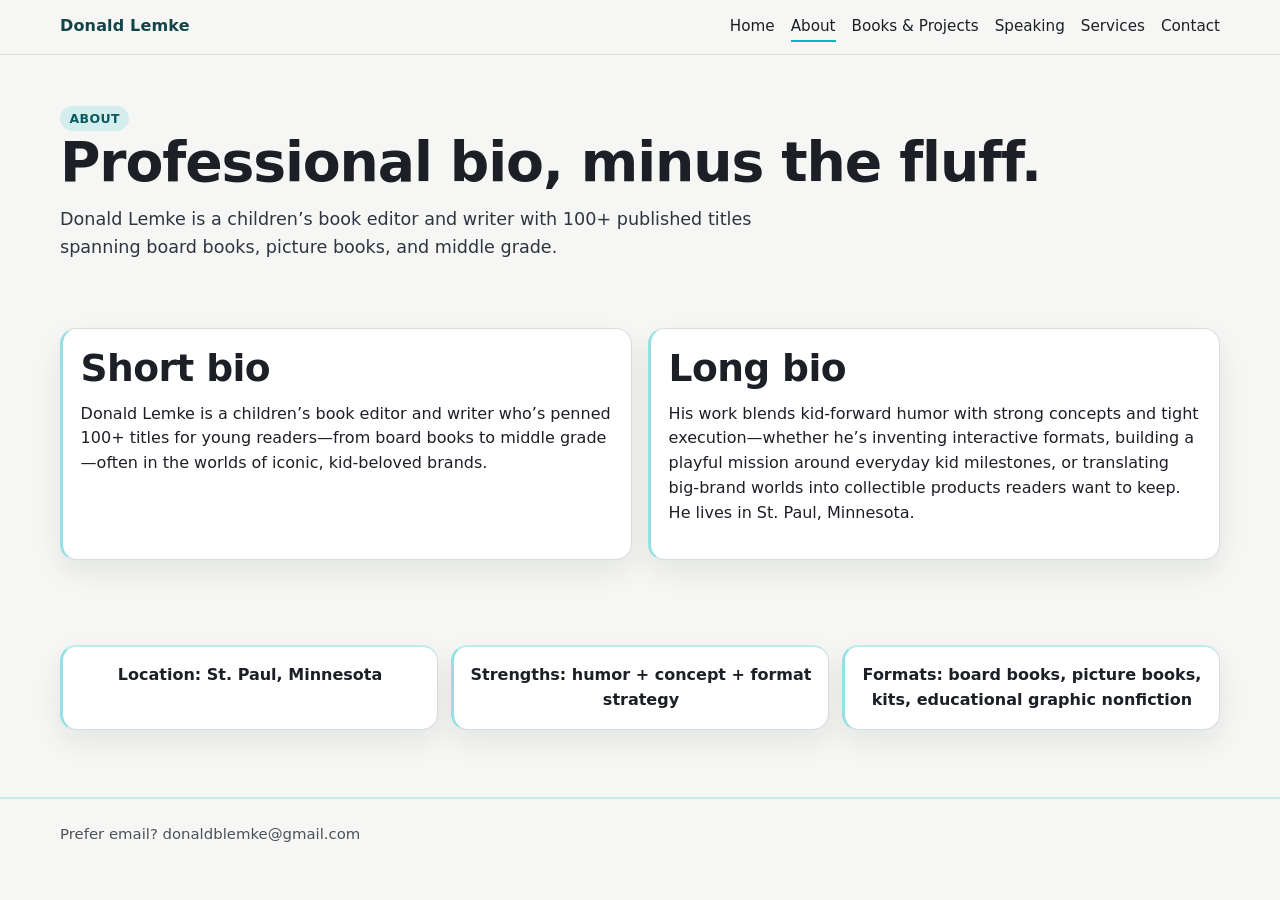
==== about/index.html @ 4d6ae2e9 "Build full multi-page site and route nav tabs to real pages" ====
<!doctype html>
<html lang="en">
<head>
  <meta charset="UTF-8" />
  <meta name="viewport" content="width=device-width, initial-scale=1.0" />
  <title>About — Donald Lemke</title>
  <meta name="description" content="About Donald Lemke: children’s editor/writer with 100+ books across formats." />
  <link rel="stylesheet" href="/styles.css" />
</head>
<body>
<header>
  <div class="container nav-wrap">
    <div class="brand">Donald Lemke</div>
    <nav>
      <a href="/">Home</a><a href="/about/" aria-current="page">About</a><a href="/books/">Books &amp; Projects</a><a href="/speaking/">Speaking</a><a href="/services/">Services</a><a href="/contact/">Contact</a>
    </nav>
  </div>
</header>
<main class="container">
  <section class="page-hero">
    <span class="accent-label">About</span>
    <h1>Professional bio, minus the fluff.</h1>
    <p class="lead">Donald Lemke is a children’s book editor and writer with 100+ published titles spanning board books, picture books, and middle grade.</p>
  </section>
  <section class="columns-2">
    <article class="about-box"><h2>Short bio</h2><p>Donald Lemke is a children’s book editor and writer who’s penned 100+ titles for young readers—from board books to middle grade—often in the worlds of iconic, kid-beloved brands.</p></article>
    <article class="about-box"><h2>Long bio</h2><p>His work blends kid-forward humor with strong concepts and tight execution—whether he’s inventing interactive formats, building a playful mission around everyday kid milestones, or translating big-brand worlds into collectible products readers want to keep. He lives in St. Paul, Minnesota.</p></article>
  </section>
  <section>
    <div class="highlight-strip">
      <div class="fact">Location: St. Paul, Minnesota</div>
      <div class="fact">Strengths: humor + concept + format strategy</div>
      <div class="fact">Formats: board books, picture books, kits, educational graphic nonfiction</div>
    </div>
  </section>
</main>
<footer><div class="container">Prefer email? <a class="link" href="mailto:donaldblemke@gmail.com">donaldblemke@gmail.com</a></div></footer>
</body>
</html>
---- styles.css ----
:root {
  --off-white: #f6f7f4;
  --charcoal: #1c1f26;
  --teal: #00b7be;
  --teal-deep: #00939a;
  --muted: #5f6470;
  --card: #ffffff;
  --border: #d8dce4;
  --shadow: 0 12px 28px rgba(18, 27, 32, 0.08);
  --radius: 16px;
  --max: 1160px;
}

* { box-sizing: border-box; }
html { scroll-behavior: smooth; }
body {
  margin: 0;
  font-family: Inter, ui-sans-serif, system-ui, -apple-system, Segoe UI, Roboto, Helvetica, Arial, sans-serif;
  color: var(--charcoal);
  background-color: var(--off-white);
  line-height: 1.55;
}

img { max-width: 100%; display: block; }
a { color: inherit; text-decoration: none; position: relative; }
.container { width: min(100% - 2rem, var(--max)); margin-inline: auto; }

header {
  position: sticky;
  top: 0;
  z-index: 20;
  background: rgba(246, 247, 244, 0.94);
  backdrop-filter: blur(9px);
  border-bottom: 1px solid rgba(28, 31, 38, 0.12);
}
.nav-wrap { display: flex; align-items: center; justify-content: space-between; gap: 1rem; padding: 0.9rem 0; }
.brand { font-weight: 850; letter-spacing: 0.01em; color: #12444a; }
nav { display: flex; flex-wrap: wrap; gap: 1rem; font-size: 0.95rem; }
nav a::after, a.link::after {
  content: "";
  position: absolute;
  left: 0;
  right: 100%;
  bottom: -3px;
  height: 2px;
  background: var(--teal);
  transition: right 180ms ease;
}
nav a:hover::after, nav a[aria-current="page"]::after, a.link:hover::after { right: 0; }

h1, h2, h3 { line-height: 1.14; margin: 0 0 0.75rem; }
h1 { font-size: clamp(2.2rem, 5.6vw, 3.45rem); letter-spacing: -0.02em; }
h2 { font-size: clamp(1.65rem, 3.7vw, 2.35rem); letter-spacing: -0.016em; }
p { margin: 0 0 1rem; }

.hero {
  position: relative;
  display: grid;
  grid-template-columns: 1.05fr 1fr;
  gap: 1.6rem;
  align-items: center;
  padding: 3.7rem 1rem 2.4rem;
  border-bottom: 3px solid rgba(0, 183, 190, 0.22);
  background: #f6f7f4;
  border-radius: 18px;
  margin-top: 0.5rem;
}
.lead { font-size: 1.1rem; color: #2e3540; }

.accent-label {
  display: inline-block;
  background: rgba(0, 183, 190, 0.14);
  color: #0b5a61;
  padding: 0.2rem 0.6rem;
  border-radius: 999px;
  font-size: 0.78rem;
  font-weight: 700;
  letter-spacing: 0.03em;
  text-transform: uppercase;
}

.button-row { display: flex; flex-wrap: wrap; gap: 0.7rem; margin: 1.2rem 0 1rem; }
.btn {
  display: inline-block;
  padding: 0.65rem 1.05rem;
  border-radius: 999px;
  border: 1px solid transparent;
  font-weight: 680;
  transition: transform 120ms ease, box-shadow 200ms ease;
}
.btn:hover { transform: translateY(-1px); box-shadow: 0 7px 16px rgba(0, 0, 0, 0.1); }
.btn:focus-visible { outline: 3px solid rgba(0, 183, 190, 0.35); outline-offset: 2px; }
.btn-primary { background: #00aeb6; color: #052124; border-color: rgba(0, 130, 136, 0.4); }
.btn-dark { background: var(--charcoal); color: #fff; }
.btn-outline { background: #fff; border-color: #bfc6d2; }
.btn-outline:hover { border-color: var(--teal); color: #0a5f66; }

.proof { display: flex; flex-wrap: wrap; gap: 0.55rem; margin-top: 1rem; }
.proof span {
  background: #fff;
  border: 1px solid var(--border);
  border-left: 2px solid rgba(0, 183, 190, 0.5);
  border-radius: 999px;
  padding: 0.28rem 0.74rem;
  font-size: 0.86rem;
}

.hero-carousel {
  position: relative;
  overflow: hidden;
  border-radius: 16px;
  border: 1px solid rgba(28, 31, 38, 0.14);
  box-shadow: var(--shadow);
  min-height: 420px;
  background: #102f34;
}
.carousel-slide { position: absolute; inset: 0; opacity: 0; transition: opacity 700ms ease; pointer-events: none; }
.carousel-slide.active { opacity: 1; pointer-events: auto; }
.carousel-slide img { width: 100%; height: 100%; object-fit: cover; }
.carousel-slide::after {
  content: "";
  position: absolute;
  inset: 0;
  background: linear-gradient(180deg, rgba(10, 24, 31, 0.1) 0%, rgba(10, 24, 31, 0.26) 60%, rgba(10, 24, 31, 0.4) 100%);
}
.carousel-caption {
  position: absolute;
  left: 1rem;
  right: 1rem;
  bottom: 0.9rem;
  color: #f7fbfb;
  font-size: 0.93rem;
  z-index: 3;
  text-shadow: 0 2px 8px rgba(0,0,0,.45);
}
.carousel-controls { position: absolute; inset: auto 0 0 0; display: flex; align-items: center; justify-content: space-between; padding: .6rem; z-index: 4; }
.arrow-btn {
  background: rgba(255,255,255,.8);
  color: #173237;
  border: 1px solid rgba(0, 183, 190, .45);
  width: 34px; height: 34px; border-radius: 999px; cursor: pointer; font-weight: 700;
}
.arrow-btn:focus-visible, .dot:focus-visible { outline: 3px solid rgba(0, 183, 190, 0.45); outline-offset: 2px; }
.dots { display:flex; gap:.45rem; align-items:center; }
.dot { width:10px;height:10px;border-radius:50%;border:1px solid rgba(255,255,255,.9);background:rgba(255,255,255,.38);cursor:pointer; }
.dot.active { background: var(--teal); border-color: var(--teal); }

.page-hero { padding: 3.2rem 0 1rem; }
.page-hero p { max-width: 68ch; }

section { padding: 2.2rem 0; }
.section-header { margin-bottom: 1rem; }
.teal-kick { display: inline; background: linear-gradient(180deg, transparent 58%, rgba(0, 183, 190, 0.18) 58%); padding: 0 .2rem; }
.small { color: var(--muted); font-size: 0.93rem; }

.cards { display: grid; grid-template-columns: repeat(auto-fit, minmax(240px, 1fr)); gap: 1rem; }
.project-card,.service-card,.program-card,.quote,.fact,.rate-block,.contact-wrap,.about-box {
  background: var(--card);
  border: 1px solid var(--border);
  border-left: 3px solid rgba(0,183,190,.42);
  border-radius: var(--radius);
  box-shadow: var(--shadow);
}
.project-card { overflow:hidden; display:grid; grid-template-rows:190px auto; transition: transform 170ms ease, border-color 170ms ease, box-shadow 170ms ease; }
.project-card:hover { transform: translateY(-4px); border-color: rgba(0,183,190,.8); box-shadow: 0 12px 24px rgba(20, 27, 30, 0.12); }
.project-card img { width:100%; height:100%; object-fit:cover; }
.project-copy { padding: .95rem; }
.kicker { color:#3b4250; font-size:.8rem; text-transform:uppercase; letter-spacing:.05em; margin-bottom:.3rem; display:block; font-weight:700; }

.columns-2 { display:grid; grid-template-columns: repeat(2,minmax(0,1fr)); gap:1rem; }
.about-box,.service-card,.program-card,.quote,.rate-block,.contact-wrap { padding:1.1rem; }
.services { display:grid; grid-template-columns:repeat(auto-fit,minmax(240px,1fr)); gap:1rem; }
ul { margin:.5rem 0 0 1.1rem; }

.highlight-strip { display:grid; grid-template-columns:repeat(auto-fit,minmax(180px,1fr)); gap:.8rem; margin-top:.9rem; }
.fact { padding:1rem; border-top:2px solid rgba(0,183,190,.26); text-align:center; font-weight:650; background:#fff; }

.quotes { display:grid; grid-template-columns: repeat(auto-fit, minmax(250px,1fr)); gap:1rem; }
.quote p { margin-bottom:.4rem; font-style:italic; }

.rate-grid { display:grid; grid-template-columns:1fr 1fr; gap:1rem; }
.faq details { background:#fff; border:1px solid var(--border); border-left:3px solid rgba(0,183,190,.36); border-radius:12px; padding:.75rem .9rem; margin-bottom:.55rem; }

form { display:grid; gap:.8rem; }
input,select,textarea {
  width:100%; border:1px solid #cfd4dc; border-radius:10px; padding:.65rem .75rem; font:inherit; background:#fff;
}
input:focus,select:focus,textarea:focus { outline:none; border-color:var(--teal); box-shadow:0 0 0 3px rgba(0,183,190,.2); }
textarea { min-height:140px; }
.email-subtle { margin-top:.8rem; font-size:.92rem; }
.email-subtle a { color:var(--teal-deep); font-weight:600; }

footer {
  border-top: 2px solid rgba(0,183,190,.20);
  padding: 1.5rem 0 2rem;
  margin-top: 2rem;
  color: #4c505a;
  font-size: .93rem;
}

@media (max-width: 920px) {
  .hero,.columns-2,.rate-grid { grid-template-columns:1fr; }
  .hero { padding-top:2.2rem; }
  .hero-carousel { min-height:320px; }
}
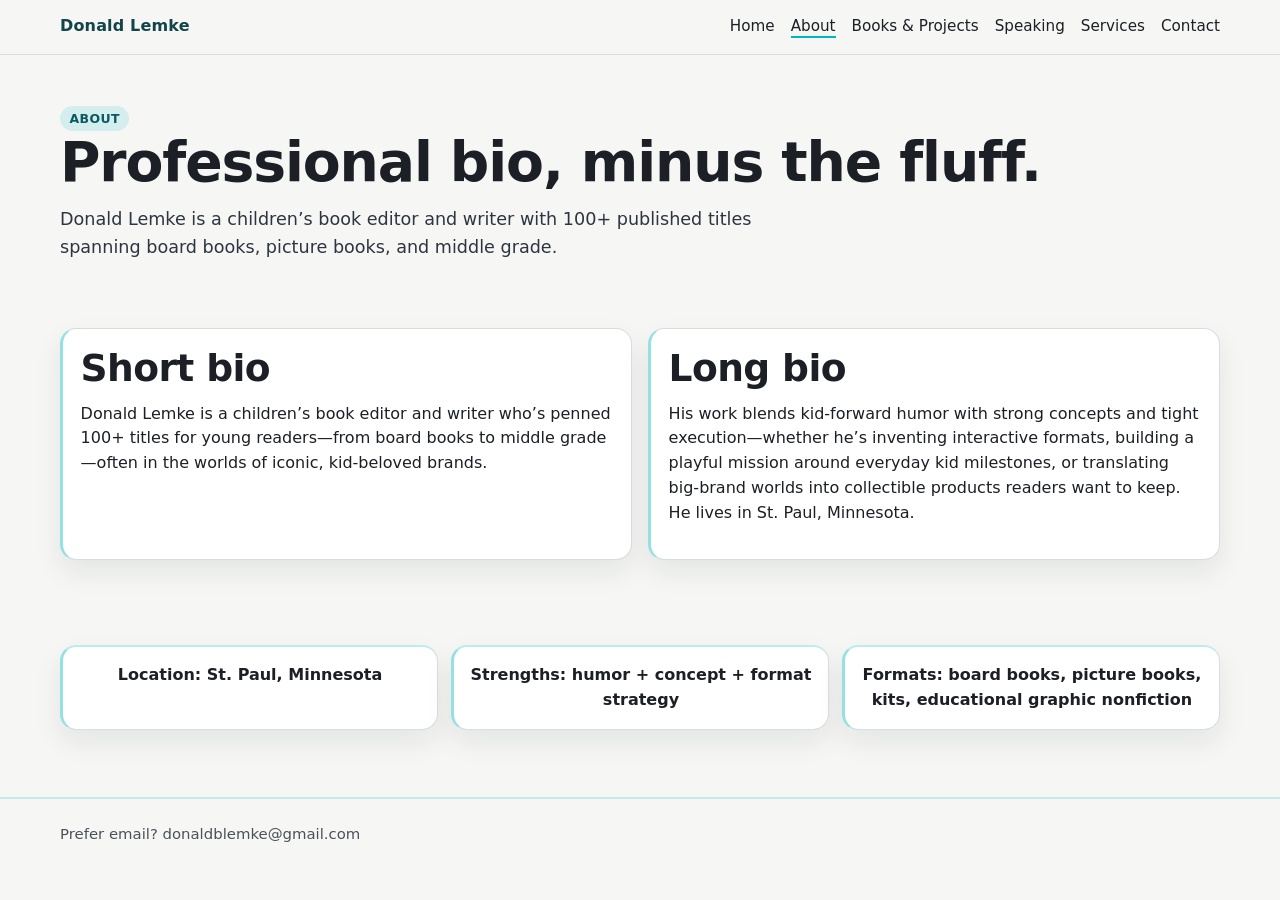
==== commit 8b2aeb5a: "Fix local preview routing with relative nav and asset paths" ====
--- a/about/index.html
+++ b/about/index.html
@@ -5,17 +5,24 @@
   <meta name="viewport" content="width=device-width, initial-scale=1.0" />
   <title>About — Donald Lemke</title>
   <meta name="description" content="About Donald Lemke: children’s editor/writer with 100+ books across formats." />
-  <link rel="stylesheet" href="/styles.css" />
+  <link rel="stylesheet" href="../styles.css" />
 </head>
 <body>
-<header>
-  <div class="container nav-wrap">
-    <div class="brand">Donald Lemke</div>
-    <nav>
-      <a href="/">Home</a><a href="/about/" aria-current="page">About</a><a href="/books/">Books &amp; Projects</a><a href="/speaking/">Speaking</a><a href="/services/">Services</a><a href="/contact/">Contact</a>
-    </nav>
-  </div>
-</header>
+<header class="site-header">
+    <div class="container nav-wrap">
+      <div class="brand">Donald Lemke</div>
+      <nav class="site-nav" aria-label="Primary">
+        <ul class="site-nav-list">
+          <li><a href="../">Home</a></li>
+          <li><a href="../about/" aria-current="page">About</a></li>
+          <li><a href="../books/">Books & Projects</a></li>
+          <li><a href="../speaking/">Speaking</a></li>
+          <li><a href="../services/">Services</a></li>
+          <li><a href="../contact/">Contact</a></li>
+        </ul>
+      </nav>
+    </div>
+  </header>
 <main class="container">
   <section class="page-hero">
     <span class="accent-label">About</span>
--- a/styles.css
+++ b/styles.css
@@ -25,6 +25,7 @@
 a { color: inherit; text-decoration: none; position: relative; }
 .container { width: min(100% - 2rem, var(--max)); margin-inline: auto; }
 
+.site-header,
 header {
   position: sticky;
   top: 0;
@@ -33,10 +34,35 @@
   backdrop-filter: blur(9px);
   border-bottom: 1px solid rgba(28, 31, 38, 0.12);
 }
-.nav-wrap { display: flex; align-items: center; justify-content: space-between; gap: 1rem; padding: 0.9rem 0; }
-.brand { font-weight: 850; letter-spacing: 0.01em; color: #12444a; }
-nav { display: flex; flex-wrap: wrap; gap: 1rem; font-size: 0.95rem; }
-nav a::after, a.link::after {
+
+.nav-wrap {
+  display: flex;
+  align-items: center;
+  justify-content: space-between;
+  gap: 1rem;
+  padding: 0.9rem 0;
+}
+
+.brand { font-weight: 850; letter-spacing: 0.01em; color: #12444a; white-space: nowrap; }
+
+.site-nav { margin-left: auto; }
+.site-nav-list {
+  list-style: none;
+  margin: 0;
+  padding: 0;
+  display: flex;
+  align-items: center;
+  gap: 1rem;
+}
+
+/* Backward compatibility for existing pages with plain <nav> links */
+nav { font-size: 0.95rem; }
+nav > a { margin-right: 1rem; }
+nav > a:last-child { margin-right: 0; }
+
+.site-nav a::after,
+nav a::after,
+a.link::after {
   content: "";
   position: absolute;
   left: 0;
@@ -46,7 +72,14 @@
   background: var(--teal);
   transition: right 180ms ease;
 }
-nav a:hover::after, nav a[aria-current="page"]::after, a.link:hover::after { right: 0; }
+
+.site-nav a:hover::after,
+.site-nav a[aria-current="page"]::after,
+nav a:hover::after,
+nav a[aria-current="page"]::after,
+a.link:hover::after {
+  right: 0;
+}
 
 h1, h2, h3 { line-height: 1.14; margin: 0 0 0.75rem; }
 h1 { font-size: clamp(2.2rem, 5.6vw, 3.45rem); letter-spacing: -0.02em; }
@@ -54,7 +87,6 @@
 p { margin: 0 0 1rem; }
 
 .hero {
-  position: relative;
   display: grid;
   grid-template-columns: 1.05fr 1fr;
   gap: 1.6rem;
@@ -65,6 +97,7 @@
   border-radius: 18px;
   margin-top: 0.5rem;
 }
+
 .lead { font-size: 1.1rem; color: #2e3540; }
 
 .accent-label {
@@ -199,6 +232,30 @@
 }
 
 @media (max-width: 920px) {
+  .nav-wrap {
+    flex-direction: column;
+    align-items: flex-start;
+    gap: 0.5rem;
+  }
+
+  .site-nav,
+  nav {
+    width: 100%;
+  }
+
+  .site-nav-list {
+    width: 100%;
+    gap: 0.5rem 0.9rem;
+    flex-wrap: wrap;
+    align-items: center;
+  }
+
+  nav > a {
+    display: inline-block;
+    margin-right: 0.9rem;
+    margin-bottom: 0.35rem;
+  }
+
   .hero,.columns-2,.rate-grid { grid-template-columns:1fr; }
   .hero { padding-top:2.2rem; }
   .hero-carousel { min-height:320px; }
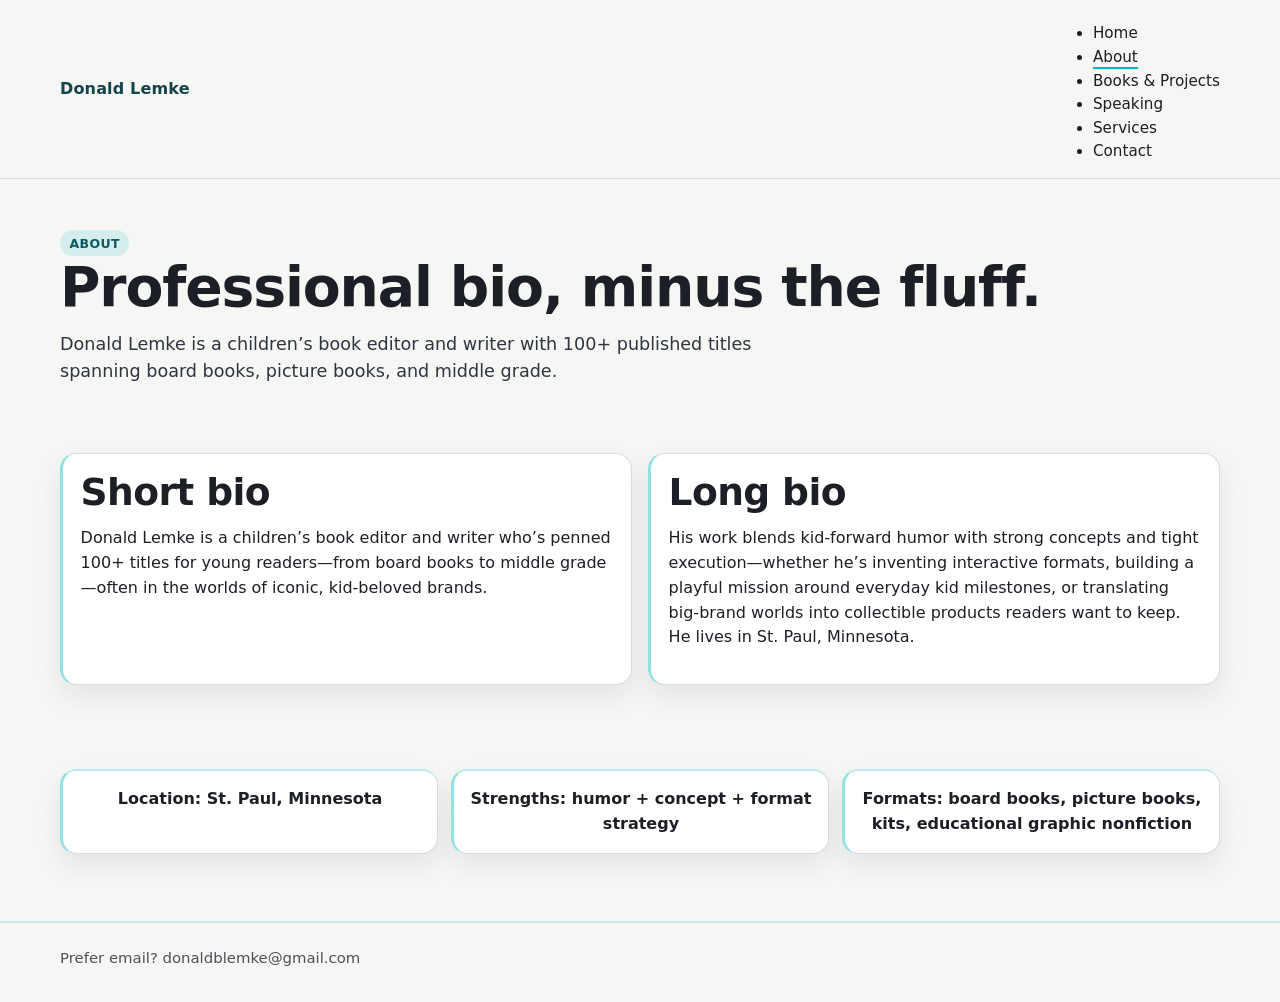
==== commit b06474f2: "Merge branch 'main' into codex/build-author-website-for-donald-lemke-hz2srl" ====
--- a/styles.css
+++ b/styles.css
@@ -34,35 +34,10 @@
   backdrop-filter: blur(9px);
   border-bottom: 1px solid rgba(28, 31, 38, 0.12);
 }
-
-.nav-wrap {
-  display: flex;
-  align-items: center;
-  justify-content: space-between;
-  gap: 1rem;
-  padding: 0.9rem 0;
-}
-
-.brand { font-weight: 850; letter-spacing: 0.01em; color: #12444a; white-space: nowrap; }
-
-.site-nav { margin-left: auto; }
-.site-nav-list {
-  list-style: none;
-  margin: 0;
-  padding: 0;
-  display: flex;
-  align-items: center;
-  gap: 1rem;
-}
-
-/* Backward compatibility for existing pages with plain <nav> links */
-nav { font-size: 0.95rem; }
-nav > a { margin-right: 1rem; }
-nav > a:last-child { margin-right: 0; }
-
-.site-nav a::after,
-nav a::after,
-a.link::after {
+.nav-wrap { display: flex; align-items: center; justify-content: space-between; gap: 1rem; padding: 0.9rem 0; }
+.brand { font-weight: 850; letter-spacing: 0.01em; color: #12444a; }
+nav { display: flex; flex-wrap: wrap; gap: 1rem; font-size: 0.95rem; }
+nav a::after, a.link::after {
   content: "";
   position: absolute;
   left: 0;
@@ -72,14 +47,7 @@
   background: var(--teal);
   transition: right 180ms ease;
 }
-
-.site-nav a:hover::after,
-.site-nav a[aria-current="page"]::after,
-nav a:hover::after,
-nav a[aria-current="page"]::after,
-a.link:hover::after {
-  right: 0;
-}
+nav a:hover::after, nav a[aria-current="page"]::after, a.link:hover::after { right: 0; }
 
 h1, h2, h3 { line-height: 1.14; margin: 0 0 0.75rem; }
 h1 { font-size: clamp(2.2rem, 5.6vw, 3.45rem); letter-spacing: -0.02em; }
@@ -87,6 +55,7 @@
 p { margin: 0 0 1rem; }
 
 .hero {
+  position: relative;
   display: grid;
   grid-template-columns: 1.05fr 1fr;
   gap: 1.6rem;
@@ -97,7 +66,6 @@
   border-radius: 18px;
   margin-top: 0.5rem;
 }
-
 .lead { font-size: 1.1rem; color: #2e3540; }
 
 .accent-label {
@@ -232,30 +200,6 @@
 }
 
 @media (max-width: 920px) {
-  .nav-wrap {
-    flex-direction: column;
-    align-items: flex-start;
-    gap: 0.5rem;
-  }
-
-  .site-nav,
-  nav {
-    width: 100%;
-  }
-
-  .site-nav-list {
-    width: 100%;
-    gap: 0.5rem 0.9rem;
-    flex-wrap: wrap;
-    align-items: center;
-  }
-
-  nav > a {
-    display: inline-block;
-    margin-right: 0.9rem;
-    margin-bottom: 0.35rem;
-  }
-
   .hero,.columns-2,.rate-grid { grid-template-columns:1fr; }
   .hero { padding-top:2.2rem; }
   .hero-carousel { min-height:320px; }
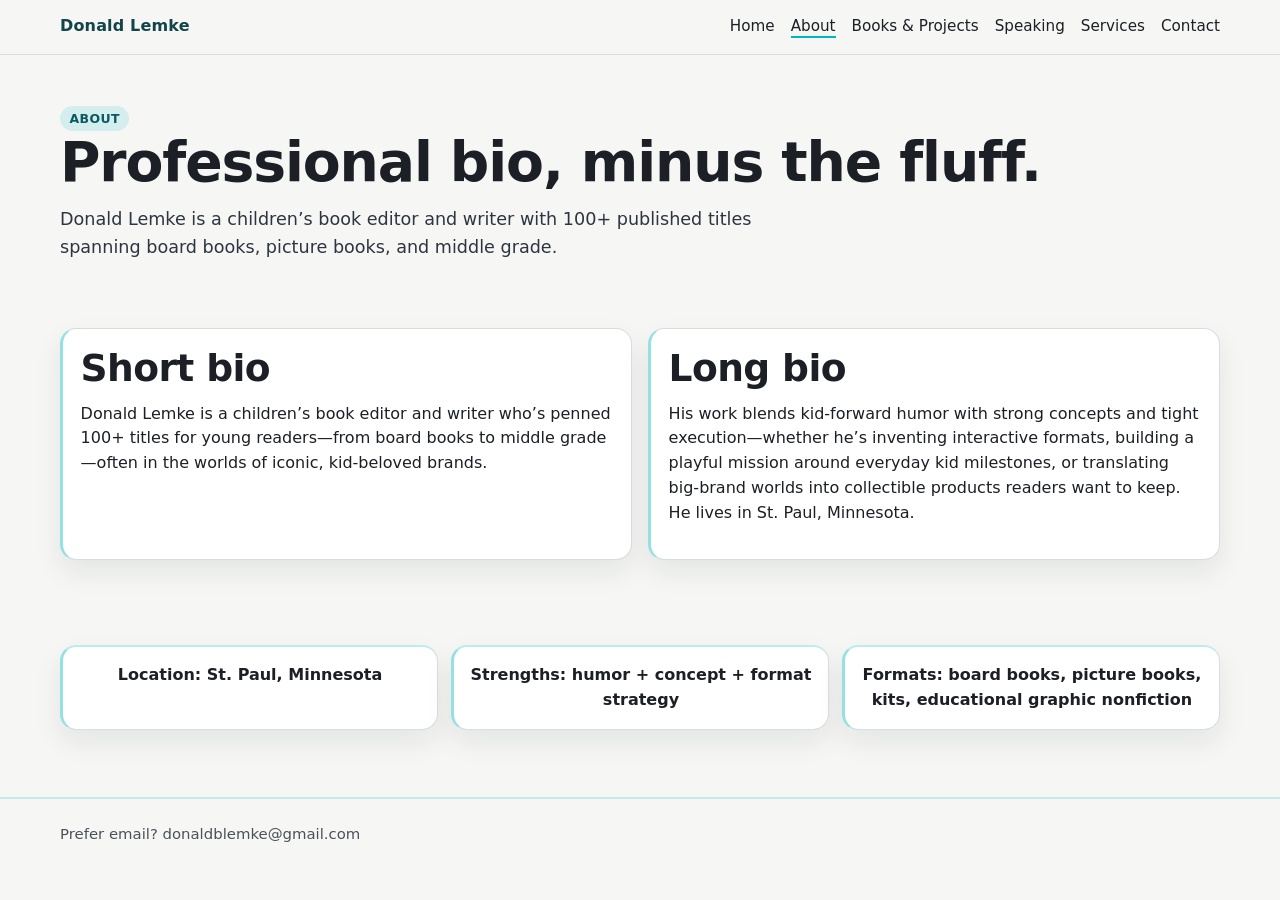
==== commit d583f1c3: "Make all Books project cards fully clickable to Amazon" ====
--- a/about/index.html
+++ b/about/index.html
@@ -13,12 +13,12 @@
       <div class="brand">Donald Lemke</div>
       <nav class="site-nav" aria-label="Primary">
         <ul class="site-nav-list">
-          <li><a href="../">Home</a></li>
-          <li><a href="../about/" aria-current="page">About</a></li>
-          <li><a href="../books/">Books & Projects</a></li>
-          <li><a href="../speaking/">Speaking</a></li>
-          <li><a href="../services/">Services</a></li>
-          <li><a href="../contact/">Contact</a></li>
+          <li><a href="/">Home</a></li>
+          <li><a href="/about/" aria-current="page">About</a></li>
+          <li><a href="/books/">Books & Projects</a></li>
+          <li><a href="/speaking/">Speaking</a></li>
+          <li><a href="/services/">Services</a></li>
+          <li><a href="/contact/">Contact</a></li>
         </ul>
       </nav>
     </div>
@@ -42,5 +42,6 @@
   </section>
 </main>
 <footer><div class="container">Prefer email? <a class="link" href="mailto:donaldblemke@gmail.com">donaldblemke@gmail.com</a></div></footer>
+  <script src="../script.js"></script>
 </body>
 </html>
--- a/styles.css
+++ b/styles.css
@@ -34,10 +34,35 @@
   backdrop-filter: blur(9px);
   border-bottom: 1px solid rgba(28, 31, 38, 0.12);
 }
-.nav-wrap { display: flex; align-items: center; justify-content: space-between; gap: 1rem; padding: 0.9rem 0; }
-.brand { font-weight: 850; letter-spacing: 0.01em; color: #12444a; }
-nav { display: flex; flex-wrap: wrap; gap: 1rem; font-size: 0.95rem; }
-nav a::after, a.link::after {
+
+.nav-wrap {
+  display: flex;
+  align-items: center;
+  justify-content: space-between;
+  gap: 1rem;
+  padding: 0.9rem 0;
+}
+
+.brand { font-weight: 850; letter-spacing: 0.01em; color: #12444a; white-space: nowrap; }
+
+.site-nav { margin-left: auto; }
+.site-nav-list {
+  list-style: none;
+  margin: 0;
+  padding: 0;
+  display: flex;
+  align-items: center;
+  gap: 1rem;
+}
+
+/* Backward compatibility for existing pages with plain <nav> links */
+nav { font-size: 0.95rem; }
+nav > a { margin-right: 1rem; }
+nav > a:last-child { margin-right: 0; }
+
+.site-nav a::after,
+nav a::after,
+a.link::after {
   content: "";
   position: absolute;
   left: 0;
@@ -47,7 +72,14 @@
   background: var(--teal);
   transition: right 180ms ease;
 }
-nav a:hover::after, nav a[aria-current="page"]::after, a.link:hover::after { right: 0; }
+
+.site-nav a:hover::after,
+.site-nav a[aria-current="page"]::after,
+nav a:hover::after,
+nav a[aria-current="page"]::after,
+a.link:hover::after {
+  right: 0;
+}
 
 h1, h2, h3 { line-height: 1.14; margin: 0 0 0.75rem; }
 h1 { font-size: clamp(2.2rem, 5.6vw, 3.45rem); letter-spacing: -0.02em; }
@@ -55,7 +87,6 @@
 p { margin: 0 0 1rem; }
 
 .hero {
-  position: relative;
   display: grid;
   grid-template-columns: 1.05fr 1fr;
   gap: 1.6rem;
@@ -66,6 +97,7 @@
   border-radius: 18px;
   margin-top: 0.5rem;
 }
+
 .lead { font-size: 1.1rem; color: #2e3540; }
 
 .accent-label {
@@ -200,6 +232,30 @@
 }
 
 @media (max-width: 920px) {
+  .nav-wrap {
+    flex-direction: column;
+    align-items: flex-start;
+    gap: 0.5rem;
+  }
+
+  .site-nav,
+  nav {
+    width: 100%;
+  }
+
+  .site-nav-list {
+    width: 100%;
+    gap: 0.5rem 0.9rem;
+    flex-wrap: wrap;
+    align-items: center;
+  }
+
+  nav > a {
+    display: inline-block;
+    margin-right: 0.9rem;
+    margin-bottom: 0.35rem;
+  }
+
   .hero,.columns-2,.rate-grid { grid-template-columns:1fr; }
   .hero { padding-top:2.2rem; }
   .hero-carousel { min-height:320px; }
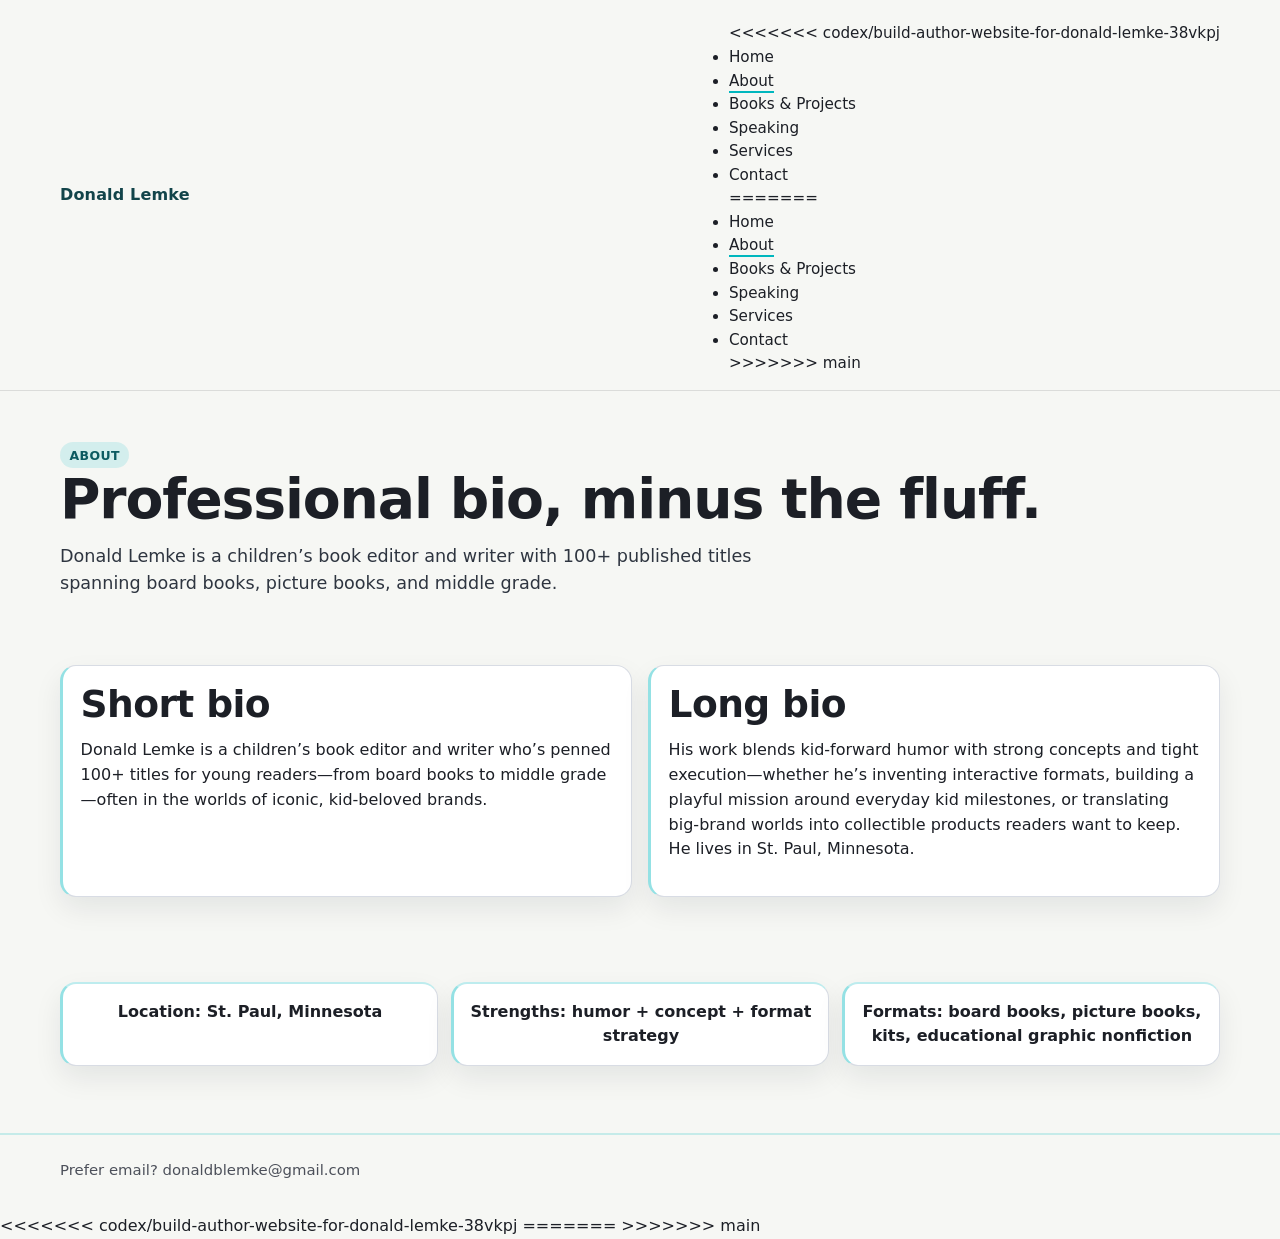
==== commit aeb9e15b: "Merge branch 'main' into codex/build-author-website-for-donald-lemke-38vkpj" ====
--- a/about/index.html
+++ b/about/index.html
@@ -13,12 +13,21 @@
       <div class="brand">Donald Lemke</div>
       <nav class="site-nav" aria-label="Primary">
         <ul class="site-nav-list">
+<<<<<<< codex/build-author-website-for-donald-lemke-38vkpj
           <li><a href="/">Home</a></li>
           <li><a href="/about/" aria-current="page">About</a></li>
           <li><a href="/books/">Books & Projects</a></li>
           <li><a href="/speaking/">Speaking</a></li>
           <li><a href="/services/">Services</a></li>
           <li><a href="/contact/">Contact</a></li>
+=======
+          <li><a href="../">Home</a></li>
+          <li><a href="../about/" aria-current="page">About</a></li>
+          <li><a href="../books/">Books & Projects</a></li>
+          <li><a href="../speaking/">Speaking</a></li>
+          <li><a href="../services/">Services</a></li>
+          <li><a href="../contact/">Contact</a></li>
+>>>>>>> main
         </ul>
       </nav>
     </div>
@@ -42,6 +51,9 @@
   </section>
 </main>
 <footer><div class="container">Prefer email? <a class="link" href="mailto:donaldblemke@gmail.com">donaldblemke@gmail.com</a></div></footer>
+<<<<<<< codex/build-author-website-for-donald-lemke-38vkpj
   <script src="../script.js"></script>
+=======
+>>>>>>> main
 </body>
 </html>
--- a/styles.css
+++ b/styles.css
@@ -34,35 +34,10 @@
   backdrop-filter: blur(9px);
   border-bottom: 1px solid rgba(28, 31, 38, 0.12);
 }
-
-.nav-wrap {
-  display: flex;
-  align-items: center;
-  justify-content: space-between;
-  gap: 1rem;
-  padding: 0.9rem 0;
-}
-
-.brand { font-weight: 850; letter-spacing: 0.01em; color: #12444a; white-space: nowrap; }
-
-.site-nav { margin-left: auto; }
-.site-nav-list {
-  list-style: none;
-  margin: 0;
-  padding: 0;
-  display: flex;
-  align-items: center;
-  gap: 1rem;
-}
-
-/* Backward compatibility for existing pages with plain <nav> links */
-nav { font-size: 0.95rem; }
-nav > a { margin-right: 1rem; }
-nav > a:last-child { margin-right: 0; }
-
-.site-nav a::after,
-nav a::after,
-a.link::after {
+.nav-wrap { display: flex; align-items: center; justify-content: space-between; gap: 1rem; padding: 0.9rem 0; }
+.brand { font-weight: 850; letter-spacing: 0.01em; color: #12444a; }
+nav { display: flex; flex-wrap: wrap; gap: 1rem; font-size: 0.95rem; }
+nav a::after, a.link::after {
   content: "";
   position: absolute;
   left: 0;
@@ -72,14 +47,7 @@
   background: var(--teal);
   transition: right 180ms ease;
 }
-
-.site-nav a:hover::after,
-.site-nav a[aria-current="page"]::after,
-nav a:hover::after,
-nav a[aria-current="page"]::after,
-a.link:hover::after {
-  right: 0;
-}
+nav a:hover::after, nav a[aria-current="page"]::after, a.link:hover::after { right: 0; }
 
 h1, h2, h3 { line-height: 1.14; margin: 0 0 0.75rem; }
 h1 { font-size: clamp(2.2rem, 5.6vw, 3.45rem); letter-spacing: -0.02em; }
@@ -87,6 +55,7 @@
 p { margin: 0 0 1rem; }
 
 .hero {
+  position: relative;
   display: grid;
   grid-template-columns: 1.05fr 1fr;
   gap: 1.6rem;
@@ -97,7 +66,6 @@
   border-radius: 18px;
   margin-top: 0.5rem;
 }
-
 .lead { font-size: 1.1rem; color: #2e3540; }
 
 .accent-label {
@@ -232,30 +200,6 @@
 }
 
 @media (max-width: 920px) {
-  .nav-wrap {
-    flex-direction: column;
-    align-items: flex-start;
-    gap: 0.5rem;
-  }
-
-  .site-nav,
-  nav {
-    width: 100%;
-  }
-
-  .site-nav-list {
-    width: 100%;
-    gap: 0.5rem 0.9rem;
-    flex-wrap: wrap;
-    align-items: center;
-  }
-
-  nav > a {
-    display: inline-block;
-    margin-right: 0.9rem;
-    margin-bottom: 0.35rem;
-  }
-
   .hero,.columns-2,.rate-grid { grid-template-columns:1fr; }
   .hero { padding-top:2.2rem; }
   .hero-carousel { min-height:320px; }
